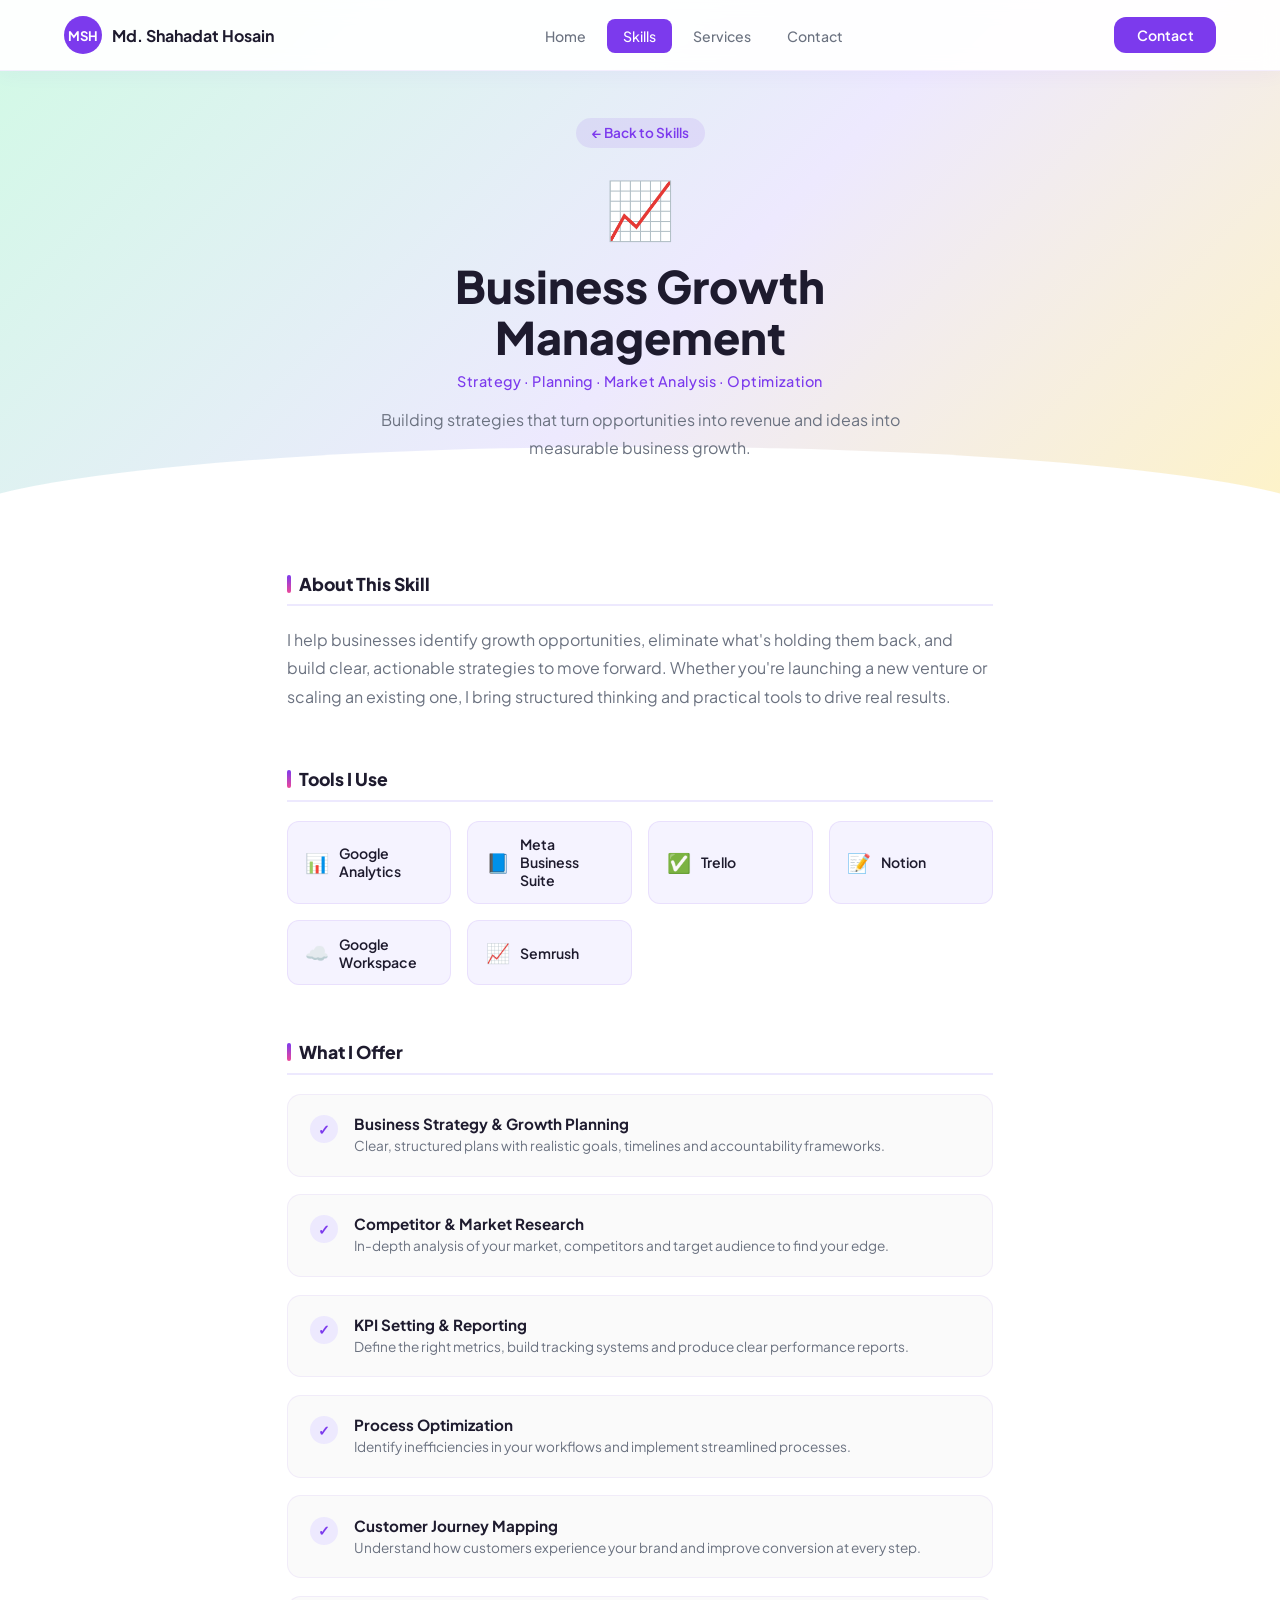
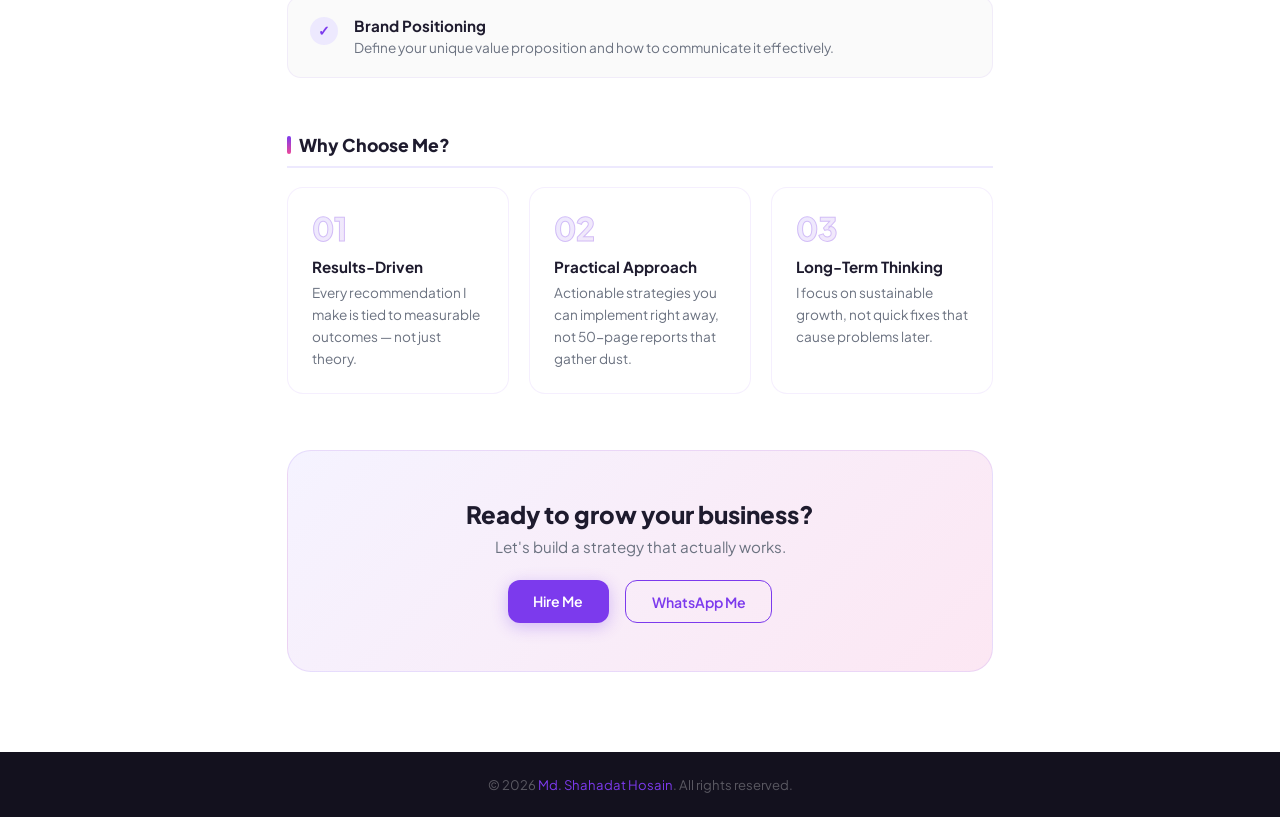
==== skills/business-growth.html @ f4dd47e5 "Create business-growth.html" ====
<!DOCTYPE html>
<html lang="en">
<head>
<meta charset="UTF-8">
<meta name="viewport" content="width=device-width, initial-scale=1.0">
<title>Business Growth Management — Md. Shahadat Hosain</title>
<link href="https://fonts.googleapis.com/css2?family=Plus+Jakarta+Sans:wght@300;400;500;600;700;800&display=swap" rel="stylesheet">
<link rel="stylesheet" href="../css/style.css">
<link rel="stylesheet" href="../css/skill-page.css">
</head>
<body>

<nav>
  <a href="../index.html" class="nav-brand">
    <div class="nav-avatar">MSH</div>
    <span class="nav-brand-name">Md. Shahadat Hosain</span>
  </a>
  <ul class="nav-links">
    <li><a href="../index.html">Home</a></li>
    <li><a href="../index.html#skills" class="active">Skills</a></li>
    <li><a href="../index.html#services">Services</a></li>
    <li><a href="../index.html#contact">Contact</a></li>
  </ul>
  <a href="../index.html#contact" class="nav-contact">Contact</a>
  <button class="hamburger" id="hamburger"><span></span><span></span><span></span></button>
</nav>
<div class="mobile-menu" id="mobileMenu">
  <a href="../index.html" onclick="closeMobile()">Home</a>
  <a href="../index.html#skills" onclick="closeMobile()">Skills</a>
  <a href="../index.html#services" onclick="closeMobile()">Services</a>
  <a href="../index.html#contact" onclick="closeMobile()">Contact</a>
</div>

<div class="skill-hero" style="--hero-color1:#d1fae5;--hero-color2:#ede9fe;--hero-color3:#fef3c7;">
  <div class="skill-hero-bg"></div>
  <div class="skill-hero-content">
    <a href="../index.html#skills" class="back-btn">← Back to Skills</a>
    <div class="skill-hero-icon">📈</div>
    <h1 class="skill-hero-title">Business Growth Management</h1>
    <p class="skill-hero-subtitle">Strategy · Planning · Market Analysis · Optimization</p>
    <p class="skill-hero-desc">Building strategies that turn opportunities into revenue and ideas into measurable business growth.</p>
  </div>
</div>

<main class="skill-main">

  <section class="skill-section">
    <h2 class="skill-section-title">About This Skill</h2>
    <p class="skill-text">I help businesses identify growth opportunities, eliminate what's holding them back, and build clear, actionable strategies to move forward. Whether you're launching a new venture or scaling an existing one, I bring structured thinking and practical tools to drive real results.</p>
  </section>

  <section class="skill-section">
    <h2 class="skill-section-title">Tools I Use</h2>
    <div class="tool-grid">
      <div class="tool-item"><span class="tool-icon">📊</span><span>Google Analytics</span></div>
      <div class="tool-item"><span class="tool-icon">📘</span><span>Meta Business Suite</span></div>
      <div class="tool-item"><span class="tool-icon">✅</span><span>Trello</span></div>
      <div class="tool-item"><span class="tool-icon">📝</span><span>Notion</span></div>
      <div class="tool-item"><span class="tool-icon">☁️</span><span>Google Workspace</span></div>
      <div class="tool-item"><span class="tool-icon">📈</span><span>Semrush</span></div>
    </div>
  </section>

  <section class="skill-section">
    <h2 class="skill-section-title">What I Offer</h2>
    <div class="offer-list">
      <div class="offer-item"><div class="offer-check">✓</div><div><strong>Business Strategy & Growth Planning</strong><p>Clear, structured plans with realistic goals, timelines and accountability frameworks.</p></div></div>
      <div class="offer-item"><div class="offer-check">✓</div><div><strong>Competitor & Market Research</strong><p>In-depth analysis of your market, competitors and target audience to find your edge.</p></div></div>
      <div class="offer-item"><div class="offer-check">✓</div><div><strong>KPI Setting & Reporting</strong><p>Define the right metrics, build tracking systems and produce clear performance reports.</p></div></div>
      <div class="offer-item"><div class="offer-check">✓</div><div><strong>Process Optimization</strong><p>Identify inefficiencies in your workflows and implement streamlined processes.</p></div></div>
      <div class="offer-item"><div class="offer-check">✓</div><div><strong>Customer Journey Mapping</strong><p>Understand how customers experience your brand and improve conversion at every step.</p></div></div>
      <div class="offer-item"><div class="offer-check">✓</div><div><strong>Brand Positioning</strong><p>Define your unique value proposition and how to communicate it effectively.</p></div></div>
    </div>
  </section>

  <section class="skill-section">
    <h2 class="skill-section-title">Why Choose Me?</h2>
    <div class="why-grid">
      <div class="why-card"><div class="why-num">01</div><h3>Results-Driven</h3><p>Every recommendation I make is tied to measurable outcomes — not just theory.</p></div>
      <div class="why-card"><div class="why-num">02</div><h3>Practical Approach</h3><p>Actionable strategies you can implement right away, not 50-page reports that gather dust.</p></div>
      <div class="why-card"><div class="why-num">03</div><h3>Long-Term Thinking</h3><p>I focus on sustainable growth, not quick fixes that cause problems later.</p></div>
    </div>
  </section>

  <div class="skill-cta-section">
    <h2>Ready to grow your business?</h2>
    <p>Let's build a strategy that actually works.</p>
    <div class="skill-cta-btns">
      <a href="../index.html#contact" class="modal-btn modal-btn-primary">Hire Me</a>
      <a href="https://wa.me/8801868901103" target="_blank" class="modal-btn modal-btn-outline">WhatsApp Me</a>
    </div>
  </div>

</main>

<footer><p>&copy; 2026 <span>Md. Shahadat Hosain</span>. All rights reserved.</p></footer>
<script>
const hamburger=document.getElementById('hamburger');
const mobileMenu=document.getElementById('mobileMenu');
hamburger.addEventListener('click',()=>{hamburger.classList.toggle('open');mobileMenu.classList.toggle('open');});
function closeMobile(){hamburger.classList.remove('open');mobileMenu.classList.remove('open');}
</script>
</body>
</html>
---- css/style.css ----
/* ============================================================
   PORTFOLIO — Md. Shahadat Hosain
   style.css — Main Stylesheet
   ============================================================ */

*, *::before, *::after { box-sizing: border-box; margin: 0; padding: 0; }

:root {
  --purple:       #7c3aed;
  --purple2:      #9333ea;
  --purple-light: #ede9fe;
  --purple-soft:  #f5f3ff;
  --pink:         #ec4899;
  --teal:         #2dd4bf;
  --text:         #1e1b2e;
  --text2:        #6b7280;
  --white:        #ffffff;
  --bg:           #ffffff;
  --radius-sm:    8px;
  --radius-md:    12px;
  --radius-lg:    16px;
  --radius-xl:    24px;
  --shadow-sm:    0 4px 16px rgba(124,58,237,0.08);
  --shadow-md:    0 8px 32px rgba(124,58,237,0.12);
  --shadow-lg:    0 20px 60px rgba(124,58,237,0.16);
}

html { scroll-behavior: smooth; }

body {
  font-family: 'Plus Jakarta Sans', sans-serif;
  background: var(--bg);
  color: var(--text);
  overflow-x: hidden;
}

/* ── NAV ─────────────────────────────────────────────────── */
nav {
  position: fixed; top: 0; left: 0; right: 0; z-index: 200;
  display: flex; justify-content: space-between; align-items: center;
  padding: 1rem 5%;
  background: rgba(255,255,255,0.95);
  backdrop-filter: blur(10px);
  border-bottom: 1px solid rgba(124,58,237,0.08);
  box-shadow: 0 1px 20px rgba(124,58,237,0.06);
}
.nav-brand { display: flex; align-items: center; gap: 10px; text-decoration: none; }
.nav-avatar {
  width: 38px; height: 38px; border-radius: 50%;
  background: var(--purple);
  display: flex; align-items: center; justify-content: center;
  font-size: 0.82rem; font-weight: 700; color: white; flex-shrink: 0;
}
.nav-brand-name { font-size: 1rem; font-weight: 700; color: var(--text); }
.nav-links { display: flex; align-items: center; gap: 0.3rem; list-style: none; }
.nav-links a {
  padding: 0.5rem 1rem; font-size: 0.88rem; font-weight: 500;
  color: var(--text2); text-decoration: none; border-radius: var(--radius-sm);
  transition: all 0.2s;
}
.nav-links a:hover { color: var(--purple); background: var(--purple-soft); }
.nav-links a.active { background: var(--purple); color: white; }
.nav-contact {
  padding: 0.55rem 1.4rem;
  background: var(--purple); color: white;
  font-size: 0.88rem; font-weight: 600;
  border-radius: var(--radius-md); text-decoration: none;
  transition: all 0.2s; border: none; cursor: pointer;
}
.nav-contact:hover { background: var(--purple2); transform: translateY(-1px); }

/* ── HAMBURGER ───────────────────────────────────────────── */
.hamburger {
  display: none; flex-direction: column; gap: 5px;
  cursor: pointer; background: none; border: none; padding: 4px;
}
.hamburger span {
  display: block; width: 22px; height: 2px;
  background: var(--text); border-radius: 2px; transition: all 0.3s;
}
.hamburger.open span:nth-child(1) { transform: translateY(7px) rotate(45deg); }
.hamburger.open span:nth-child(2) { opacity: 0; }
.hamburger.open span:nth-child(3) { transform: translateY(-7px) rotate(-45deg); }

.mobile-menu {
  display: none; position: fixed; top: 65px; left: 0; right: 0;
  background: rgba(255,255,255,0.98); backdrop-filter: blur(12px);
  flex-direction: column; z-index: 199;
  border-bottom: 1px solid rgba(124,58,237,0.1);
  padding: 0.5rem 5% 1.2rem;
}
.mobile-menu.open { display: flex; }
.mobile-menu a {
  padding: 0.85rem 0; font-size: 0.95rem; font-weight: 500;
  color: var(--text); text-decoration: none;
  border-bottom: 1px solid rgba(124,58,237,0.08); transition: color 0.2s;
}
.mobile-menu a:hover { color: var(--purple); }
.mobile-menu .m-contact {
  margin-top: 1rem; display: inline-block;
  padding: 0.75rem 1.5rem; background: var(--purple);
  color: white; border-radius: var(--radius-md); font-weight: 600;
  text-align: center;
}

/* ── HERO ────────────────────────────────────────────────── */
.hero {
  min-height: 100vh; padding-top: 70px;
  display: grid; grid-template-columns: 1fr 1fr;
  position: relative; overflow: hidden;
}
.hero-bg {
  position: absolute; top: 0; right: 0;
  width: 55%; height: 100%;
  background: linear-gradient(135deg, #f5f3ff 0%, #fce7f3 50%, #d1fae5 100%);
  border-radius: 0 0 0 80px; z-index: 0;
}
.hero-left {
  display: flex; flex-direction: column; justify-content: center;
  padding: 4rem 4rem 4rem 6%; position: relative; z-index: 1;
}
.hero-greeting {
  font-size: clamp(2.4rem, 4vw, 3.8rem);
  font-weight: 800; line-height: 1.15;
  color: var(--text); margin-bottom: 1.2rem;
}
.hero-greeting span {
  display: block;
  background: linear-gradient(135deg, var(--purple), var(--pink));
  -webkit-background-clip: text; -webkit-text-fill-color: transparent;
  background-clip: text;
}
.hero-desc {
  font-size: 1rem; font-weight: 400; line-height: 1.75;
  color: var(--text2); max-width: 460px; margin-bottom: 2rem;
}
.hero-desc strong {
  color: var(--purple); font-weight: 600;
  border-bottom: 2px solid var(--purple-light);
}
.hero-cta {
  display: inline-flex; align-items: center; gap: 8px;
  padding: 0.85rem 2rem;
  background: var(--purple); color: white;
  font-size: 0.95rem; font-weight: 600;
  border-radius: var(--radius-md); text-decoration: none;
  transition: all 0.22s; box-shadow: 0 4px 20px rgba(124,58,237,0.3);
  width: fit-content;
}
.hero-cta:hover {
  background: var(--purple2); transform: translateY(-2px);
  box-shadow: 0 8px 28px rgba(124,58,237,0.4);
}
.hero-right {
  display: flex; flex-direction: column;
  justify-content: flex-end; align-items: center;
  padding: 0 4% 0 2%; position: relative; z-index: 1;
}
.hero-photo-wrap {
  width: 100%; max-width: 420px;
  background: white; border-radius: 24px 24px 0 0;
  overflow: hidden; box-shadow: var(--shadow-lg); margin-top: 5rem;
}
.hero-photo-wrap img {
  width: 100%; height: 480px;
  object-fit: cover; object-position: top center; display: block;
}

/* ── STATS ───────────────────────────────────────────────── */
.hero-stats {
  grid-column: 1 / -1;
  display: grid; grid-template-columns: repeat(3, 1fr);
  margin: 0 6%;
  background: white; border-radius: var(--radius-lg);
  box-shadow: var(--shadow-md);
  border: 1px solid rgba(124,58,237,0.08);
  position: relative; z-index: 2;
  transform: translateY(-24px);
}
.stat-box {
  padding: 1.8rem 2rem; text-align: center;
  border-right: 1px solid rgba(124,58,237,0.08);
}
.stat-box:last-child { border-right: none; }
.stat-num {
  font-size: 2rem; font-weight: 800;
  background: linear-gradient(135deg, var(--purple), var(--pink));
  -webkit-background-clip: text; -webkit-text-fill-color: transparent;
  background-clip: text; display: block; margin-bottom: 4px;
}
.stat-label { font-size: 0.82rem; font-weight: 500; color: var(--text2); letter-spacing: 0.04em; }

/* ── SECTION COMMONS ─────────────────────────────────────── */
.section { padding: 5rem 6%; background: var(--bg); }
.section.alt { background: #fafafa; }
.section-header { text-align: center; margin-bottom: 3.5rem; }
.section-badge {
  display: inline-block;
  padding: 0.35rem 1rem;
  background: var(--purple-light); color: var(--purple);
  font-size: 0.78rem; font-weight: 600; letter-spacing: 0.1em;
  text-transform: uppercase; border-radius: 50px; margin-bottom: 1rem;
}
.section-title {
  font-size: clamp(1.8rem, 3vw, 2.4rem);
  font-weight: 800; color: var(--text); line-height: 1.2; margin-bottom: 0.8rem;
}
.section-sub {
  font-size: 1rem; font-weight: 400; color: var(--text2);
  max-width: 520px; margin: 0 auto; line-height: 1.7;
}

/* ── SKILLS GRID ─────────────────────────────────────────── */
.skills-grid {
  display: grid; grid-template-columns: repeat(auto-fit, minmax(200px, 1fr));
  gap: 1.5rem;
}
.skill-card {
  background: white; border-radius: var(--radius-lg); padding: 2rem 1.5rem;
  border: 1px solid rgba(124,58,237,0.08);
  transition: all 0.25s; position: relative; overflow: hidden;
  cursor: pointer;
}
.skill-card::after {
  content: ''; position: absolute; bottom: 0; left: 0; right: 0; height: 3px;
  background: linear-gradient(90deg, var(--purple), var(--pink));
  transform: scaleX(0); transform-origin: left; transition: transform 0.3s;
}
.skill-card:hover { transform: translateY(-6px); box-shadow: var(--shadow-md); }
.skill-card:hover::after { transform: scaleX(1); }
.skill-icon-wrap {
  width: 52px; height: 52px; border-radius: 14px;
  background: var(--purple-light);
  display: flex; align-items: center; justify-content: center;
  font-size: 1.4rem; margin-bottom: 1.2rem;
}
.skill-name { font-size: 1rem; font-weight: 700; color: var(--text); margin-bottom: 0.5rem; }
.skill-desc { font-size: 0.85rem; font-weight: 400; color: var(--text2); line-height: 1.6; }
.skill-arrow {
  display: inline-flex; align-items: center; gap: 4px;
  margin-top: 1rem; font-size: 0.8rem; font-weight: 600;
  color: var(--purple); opacity: 0; transform: translateX(-6px);
  transition: all 0.25s;
}
.skill-card:hover .skill-arrow { opacity: 1; transform: translateX(0); }

/* ── SERVICES GRID ───────────────────────────────────────── */
.services-grid {
  display: grid; grid-template-columns: repeat(auto-fit, minmax(240px, 1fr));
  gap: 1.5rem;
}
.service-card {
  background: white; border-radius: var(--radius-lg); padding: 2rem;
  border: 1px solid rgba(124,58,237,0.08); transition: all 0.25s;
}
.service-card:hover {
  transform: translateY(-5px); box-shadow: var(--shadow-md);
  border-color: rgba(124,58,237,0.2);
}
.service-num {
  font-size: 2.5rem; font-weight: 800;
  background: linear-gradient(135deg, var(--purple-light), #fce7f3);
  -webkit-background-clip: text; -webkit-text-fill-color: transparent;
  background-clip: text; line-height: 1; margin-bottom: 1rem;
  -webkit-text-stroke: 1px rgba(124,58,237,0.3);
}
.service-title { font-size: 1rem; font-weight: 700; color: var(--text); margin-bottom: 0.5rem; }
.service-desc { font-size: 0.85rem; font-weight: 400; color: var(--text2); line-height: 1.65; }

/* ── CONTACT ─────────────────────────────────────────────── */
.contact-section {
  padding: 5rem 6%;
  background: linear-gradient(135deg, #1e1b2e 0%, #3b0764 100%);
  position: relative; overflow: hidden;
}
.contact-section::before {
  content: ''; position: absolute; top: -100px; right: -100px;
  width: 400px; height: 400px; border-radius: 50%;
  background: radial-gradient(circle, rgba(124,58,237,0.3), transparent 70%);
}
.contact-section .section-badge { background: rgba(255,255,255,0.1); color: rgba(255,255,255,0.8); }
.contact-section .section-title { color: white; }
.contact-section .section-sub { color: rgba(255,255,255,0.55); }
.contact-grid {
  display: grid; grid-template-columns: 1fr 1fr;
  gap: 4rem; margin-top: 3rem; position: relative; z-index: 1;
}
.contact-links { display: flex; flex-direction: column; gap: 1rem; }
.contact-link {
  display: flex; align-items: center; gap: 1.2rem;
  padding: 1.2rem 1.5rem;
  background: rgba(255,255,255,0.06);
  border: 1px solid rgba(255,255,255,0.1);
  border-radius: 14px; color: white; text-decoration: none; transition: all 0.22s;
}
.contact-link:hover {
  background: rgba(255,255,255,0.12);
  border-color: rgba(124,58,237,0.5);
  transform: translateX(4px);
}
.contact-icon {
  width: 44px; height: 44px; border-radius: 12px;
  display: flex; align-items: center; justify-content: center; flex-shrink: 0;
}
.ci-fb { background: rgba(24,119,242,0.25); }
.ci-li { background: rgba(10,102,194,0.25); }
.ci-wa { background: rgba(37,211,102,0.25); }
.contact-link-label { font-size: 0.72rem; color: rgba(255,255,255,0.45); margin-bottom: 2px; }
.contact-link-val { font-size: 0.9rem; font-weight: 600; }

.form-group { margin-bottom: 1.1rem; }
.form-label {
  display: block; font-size: 0.78rem; font-weight: 600;
  letter-spacing: 0.07em; text-transform: uppercase;
  color: rgba(255,255,255,0.45); margin-bottom: 0.45rem;
}
.form-input, .form-textarea {
  width: 100%; padding: 0.85rem 1rem;
  background: rgba(255,255,255,0.07);
  border: 1px solid rgba(255,255,255,0.12);
  border-radius: 10px; color: white;
  font-family: 'Plus Jakarta Sans', sans-serif;
  font-size: 0.92rem; font-weight: 400;
  transition: border-color 0.2s, background 0.2s; outline: none;
}
.form-input::placeholder, .form-textarea::placeholder { color: rgba(255,255,255,0.25); }
.form-input:focus, .form-textarea:focus {
  border-color: var(--purple); background: rgba(124,58,237,0.1);
}
.form-textarea { resize: vertical; min-height: 110px; }
.btn-submit {
  width: 100%; padding: 1rem; margin-top: 0.5rem;
  background: linear-gradient(135deg, var(--purple), var(--purple2));
  color: white; font-family: 'Plus Jakarta Sans', sans-serif;
  font-size: 0.92rem; font-weight: 700; letter-spacing: 0.04em;
  border: none; border-radius: 10px; cursor: pointer; transition: all 0.22s;
  box-shadow: 0 4px 20px rgba(124,58,237,0.4);
}
.btn-submit:hover { transform: translateY(-2px); box-shadow: 0 8px 28px rgba(124,58,237,0.5); }

/* ── FOOTER ──────────────────────────────────────────────── */
footer {
  background: #13111e; color: rgba(255,255,255,0.3);
  text-align: center; padding: 1.5rem; font-size: 0.82rem;
}
footer span { color: var(--purple); }

/* ── MODAL ───────────────────────────────────────────────── */
.modal-overlay {
  display: none; position: fixed; inset: 0; z-index: 300;
  background: rgba(15,10,30,0.75); backdrop-filter: blur(6px);
  align-items: center; justify-content: center; padding: 1.5rem;
}
.modal-overlay.open { display: flex; }
.modal-box {
  background: white; border-radius: var(--radius-xl);
  width: 100%; max-width: 680px; max-height: 90vh;
  overflow-y: auto; position: relative;
  animation: modalIn 0.28s cubic-bezier(0.34,1.56,0.64,1) both;
  box-shadow: 0 32px 80px rgba(124,58,237,0.25);
}
@keyframes modalIn {
  from { opacity: 0; transform: scale(0.88) translateY(20px); }
  to   { opacity: 1; transform: scale(1) translateY(0); }
}
.modal-header {
  padding: 2rem 2rem 1.2rem;
  border-bottom: 1px solid rgba(124,58,237,0.08);
  display: flex; align-items: flex-start; justify-content: space-between; gap: 1rem;
}
.modal-icon-wrap {
  width: 60px; height: 60px; border-radius: 16px;
  background: var(--purple-light);
  display: flex; align-items: center; justify-content: center;
  font-size: 1.8rem; flex-shrink: 0;
}
.modal-title-group { flex: 1; }
.modal-title { font-size: 1.3rem; font-weight: 800; color: var(--text); margin-bottom: 4px; }
.modal-subtitle { font-size: 0.85rem; color: var(--text2); font-weight: 400; }
.modal-close {
  width: 36px; height: 36px; border-radius: 50%;
  background: #f3f4f6; border: none; cursor: pointer;
  display: flex; align-items: center; justify-content: center;
  font-size: 1rem; color: var(--text2); transition: all 0.2s; flex-shrink: 0;
}
.modal-close:hover { background: var(--purple-light); color: var(--purple); }
.modal-body { padding: 1.5rem 2rem 2rem; }
.modal-section-title {
  font-size: 0.75rem; font-weight: 700; letter-spacing: 0.1em;
  text-transform: uppercase; color: var(--purple); margin-bottom: 0.8rem; margin-top: 1.5rem;
}
.modal-section-title:first-child { margin-top: 0; }
.modal-desc { font-size: 0.95rem; line-height: 1.75; color: var(--text2); }
.modal-tools {
  display: flex; flex-wrap: wrap; gap: 0.5rem; margin-top: 0.5rem;
}
.tool-badge {
  padding: 0.3rem 0.9rem; border-radius: 50px;
  background: var(--purple-soft); color: var(--purple);
  font-size: 0.8rem; font-weight: 600;
}
.modal-offers { display: flex; flex-direction: column; gap: 0.6rem; margin-top: 0.5rem; }
.modal-offer-item {
  display: flex; align-items: flex-start; gap: 0.7rem;
  font-size: 0.9rem; color: var(--text2); line-height: 1.5;
}
.modal-offer-item::before {
  content: '✓'; color: var(--purple);
  font-weight: 700; font-size: 0.85rem; margin-top: 1px; flex-shrink: 0;
}
.modal-cta {
  display: flex; gap: 1rem; margin-top: 2rem; flex-wrap: wrap;
}
.modal-btn {
  padding: 0.7rem 1.6rem; border-radius: var(--radius-md);
  font-size: 0.88rem; font-weight: 600; cursor: pointer;
  text-decoration: none; transition: all 0.2s; border: none;
}
.modal-btn-primary {
  background: var(--purple); color: white;
  box-shadow: 0 4px 16px rgba(124,58,237,0.3);
}
.modal-btn-primary:hover { background: var(--purple2); transform: translateY(-1px); }
.modal-btn-outline {
  background: transparent; color: var(--purple);
  border: 1.5px solid var(--purple);
}
.modal-btn-outline:hover { background: var(--purple-soft); }

/* ── ANIMATIONS ──────────────────────────────────────────── */
@keyframes fadeUp {
  from { opacity: 0; transform: translateY(24px); }
  to   { opacity: 1; transform: translateY(0); }
}
.hero-greeting  { animation: fadeUp 0.6s ease both; }
.hero-desc      { animation: fadeUp 0.6s 0.12s ease both; }
.hero-cta       { animation: fadeUp 0.6s 0.22s ease both; }
.hero-photo-wrap{ animation: fadeUp 0.7s 0.1s ease both; }
.hero-stats     { animation: fadeUp 0.7s 0.3s ease both; }

/* ── RESPONSIVE ──────────────────────────────────────────── */
@media (max-width: 1024px) {
  .hero-left { padding: 4rem 3% 4rem 4%; }
  .hero-photo-wrap { max-width: 360px; }
  .hero-photo-wrap img { height: 400px; }
  .stat-box { padding: 1.4rem 1rem; }
  .contact-grid { gap: 2.5rem; }
}

@media (max-width: 768px) {
  nav { padding: 1rem 4%; }
  .nav-links, .nav-contact { display: none; }
  .hamburger { display: flex; }
  .hero { grid-template-columns: 1fr; min-height: auto; }
  .hero-bg { width: 100%; height: 50%; top: auto; bottom: 0; border-radius: 0; }
  .hero-left { padding: 5.5rem 5% 2rem; text-align: center; align-items: center; }
  .hero-desc { font-size: 0.95rem; }
  .hero-right { padding: 1.5rem 5% 0; align-items: center; }
  .hero-photo-wrap { max-width: 280px; margin-top: 0; border-radius: 20px 20px 0 0; }
  .hero-photo-wrap img { height: 320px; }
  .hero-stats { grid-column: 1; margin: 0 4%; transform: translateY(-16px); }
  .stat-num { font-size: 1.6rem; }
  .section { padding: 4rem 5%; }
  .contact-section { padding: 4rem 5%; }
  .contact-grid { grid-template-columns: 1fr; gap: 2.5rem; }
  .modal-box { border-radius: var(--radius-lg); }
  .modal-header { padding: 1.5rem 1.5rem 1rem; }
  .modal-body { padding: 1.2rem 1.5rem 1.5rem; }
}

@media (max-width: 480px) {
  .hero-greeting { font-size: 2rem; }
  .hero-stats { grid-template-columns: 1fr; }
  .stat-box { border-right: none; border-bottom: 1px solid rgba(124,58,237,0.08); padding: 1.2rem; }
  .stat-box:last-child { border-bottom: none; }
  .skills-grid { grid-template-columns: 1fr; }
  .services-grid { grid-template-columns: 1fr; }
  .section { padding: 3rem 4%; }
  .modal-cta { flex-direction: column; }
  .modal-btn { width: 100%; text-align: center; }
}
---- css/skill-page.css ----
/* ============================================================
   skill-page.css — Styles for individual skill detail pages
   ============================================================ */

/* ── SKILL HERO ──────────────────────────────────────────── */
.skill-hero {
  padding-top: 70px;
  min-height: 42vh;
  position: relative;
  display: flex; align-items: center;
  overflow: hidden;
}
.skill-hero-bg {
  position: absolute; inset: 0;
  background: linear-gradient(
    135deg,
    var(--hero-color1, #f5f3ff) 0%,
    var(--hero-color2, #fce7f3) 55%,
    var(--hero-color3, #d1fae5) 100%
  );
  z-index: 0;
}
.skill-hero-bg::after {
  content: '';
  position: absolute; bottom: -2px; left: 0; right: 0;
  height: 80px;
  background: white;
  clip-path: ellipse(55% 100% at 50% 100%);
}
.skill-hero-content {
  position: relative; z-index: 1;
  max-width: 700px; margin: 0 auto;
  padding: 3rem 6% 4rem;
  text-align: center;
  animation: fadeUp 0.6s ease both;
}
.back-btn {
  display: inline-flex; align-items: center; gap: 6px;
  font-size: 0.85rem; font-weight: 600; color: var(--purple);
  text-decoration: none; margin-bottom: 1.5rem;
  padding: 0.4rem 1rem; border-radius: 50px;
  background: rgba(124,58,237,0.1);
  transition: all 0.2s;
}
.back-btn:hover { background: var(--purple); color: white; }
.skill-hero-icon {
  font-size: 3.5rem; margin-bottom: 1rem; display: block;
}
.skill-hero-title {
  font-size: clamp(1.8rem, 4vw, 2.8rem);
  font-weight: 800; color: var(--text); line-height: 1.15; margin-bottom: 0.6rem;
}
.skill-hero-subtitle {
  font-size: 0.9rem; font-weight: 500; color: var(--purple);
  margin-bottom: 1rem; letter-spacing: 0.04em;
}
.skill-hero-desc {
  font-size: 1rem; font-weight: 400; color: var(--text2);
  line-height: 1.7; max-width: 540px; margin: 0 auto;
}

/* ── MAIN CONTENT ────────────────────────────────────────── */
.skill-main {
  max-width: 860px; margin: 0 auto;
  padding: 3rem 6% 5rem;
}
.skill-section { margin-bottom: 3.5rem; }
.skill-section-title {
  font-size: 1.1rem; font-weight: 800; color: var(--text);
  margin-bottom: 1.2rem; padding-bottom: 0.6rem;
  border-bottom: 2px solid var(--purple-light);
  display: flex; align-items: center; gap: 8px;
}
.skill-section-title::before {
  content: '';
  display: inline-block; width: 4px; height: 18px;
  background: linear-gradient(var(--purple), var(--pink));
  border-radius: 2px; flex-shrink: 0;
}
.skill-text {
  font-size: 1rem; line-height: 1.8; color: var(--text2); font-weight: 400;
}

/* ── TOOL GRID ───────────────────────────────────────────── */
.tool-grid {
  display: grid; grid-template-columns: repeat(auto-fill, minmax(140px, 1fr));
  gap: 1rem;
}
.tool-item {
  display: flex; align-items: center; gap: 10px;
  padding: 0.85rem 1.1rem;
  background: var(--purple-soft);
  border: 1px solid rgba(124,58,237,0.1);
  border-radius: 12px;
  font-size: 0.88rem; font-weight: 600; color: var(--text);
  transition: all 0.2s;
}
.tool-item:hover {
  background: var(--purple-light);
  border-color: rgba(124,58,237,0.25);
  transform: translateY(-2px);
}
.tool-icon { font-size: 1.2rem; flex-shrink: 0; }

/* ── OFFER LIST ──────────────────────────────────────────── */
.offer-list { display: flex; flex-direction: column; gap: 1.1rem; }
.offer-item {
  display: flex; gap: 1rem; align-items: flex-start;
  padding: 1.2rem 1.4rem;
  background: #fafafa;
  border: 1px solid rgba(124,58,237,0.07);
  border-radius: 14px; transition: all 0.2s;
}
.offer-item:hover {
  background: var(--purple-soft);
  border-color: rgba(124,58,237,0.15);
  transform: translateX(4px);
}
.offer-check {
  width: 28px; height: 28px; border-radius: 50%;
  background: var(--purple-light); color: var(--purple);
  display: flex; align-items: center; justify-content: center;
  font-weight: 800; font-size: 0.85rem; flex-shrink: 0; margin-top: 1px;
}
.offer-item strong {
  display: block; font-size: 0.95rem; font-weight: 700;
  color: var(--text); margin-bottom: 3px;
}
.offer-item p {
  font-size: 0.85rem; font-weight: 400; color: var(--text2); line-height: 1.5; margin: 0;
}

/* ── WHY GRID ────────────────────────────────────────────── */
.why-grid {
  display: grid; grid-template-columns: repeat(auto-fit, minmax(200px, 1fr));
  gap: 1.2rem;
}
.why-card {
  padding: 1.5rem;
  background: white;
  border: 1px solid rgba(124,58,237,0.08);
  border-radius: 16px; transition: all 0.25s;
}
.why-card:hover {
  transform: translateY(-4px); box-shadow: 0 12px 32px rgba(124,58,237,0.1);
  border-color: rgba(124,58,237,0.2);
}
.why-num {
  font-size: 2rem; font-weight: 800;
  background: linear-gradient(135deg, var(--purple-light), #fce7f3);
  -webkit-background-clip: text; -webkit-text-fill-color: transparent;
  background-clip: text; -webkit-text-stroke: 1px rgba(124,58,237,0.25);
  line-height: 1; margin-bottom: 0.8rem;
}
.why-card h3 {
  font-size: 0.95rem; font-weight: 700; color: var(--text); margin-bottom: 0.4rem;
}
.why-card p {
  font-size: 0.85rem; font-weight: 400; color: var(--text2); line-height: 1.6; margin: 0;
}

/* ── CTA SECTION ─────────────────────────────────────────── */
.skill-cta-section {
  text-align: center; padding: 3rem 2rem;
  background: linear-gradient(135deg, var(--purple-soft), #fce7f3);
  border-radius: 24px;
  border: 1px solid rgba(124,58,237,0.12);
}
.skill-cta-section h2 {
  font-size: 1.5rem; font-weight: 800; color: var(--text); margin-bottom: 0.5rem;
}
.skill-cta-section p {
  font-size: 0.95rem; color: var(--text2); margin-bottom: 1.5rem;
}
.skill-cta-btns {
  display: flex; gap: 1rem; justify-content: center; flex-wrap: wrap;
}

/* ── RESPONSIVE ──────────────────────────────────────────── */
@media (max-width: 768px) {
  .skill-hero-content { padding: 2.5rem 5% 3.5rem; }
  .skill-main { padding: 2.5rem 5% 4rem; }
  .tool-grid { grid-template-columns: repeat(auto-fill, minmax(120px, 1fr)); }
  .why-grid { grid-template-columns: 1fr; }
}

@media (max-width: 480px) {
  .skill-hero-title { font-size: 1.6rem; }
  .tool-grid { grid-template-columns: 1fr 1fr; }
  .skill-cta-btns { flex-direction: column; align-items: center; }
  .modal-btn { width: 100%; max-width: 280px; text-align: center; }
}
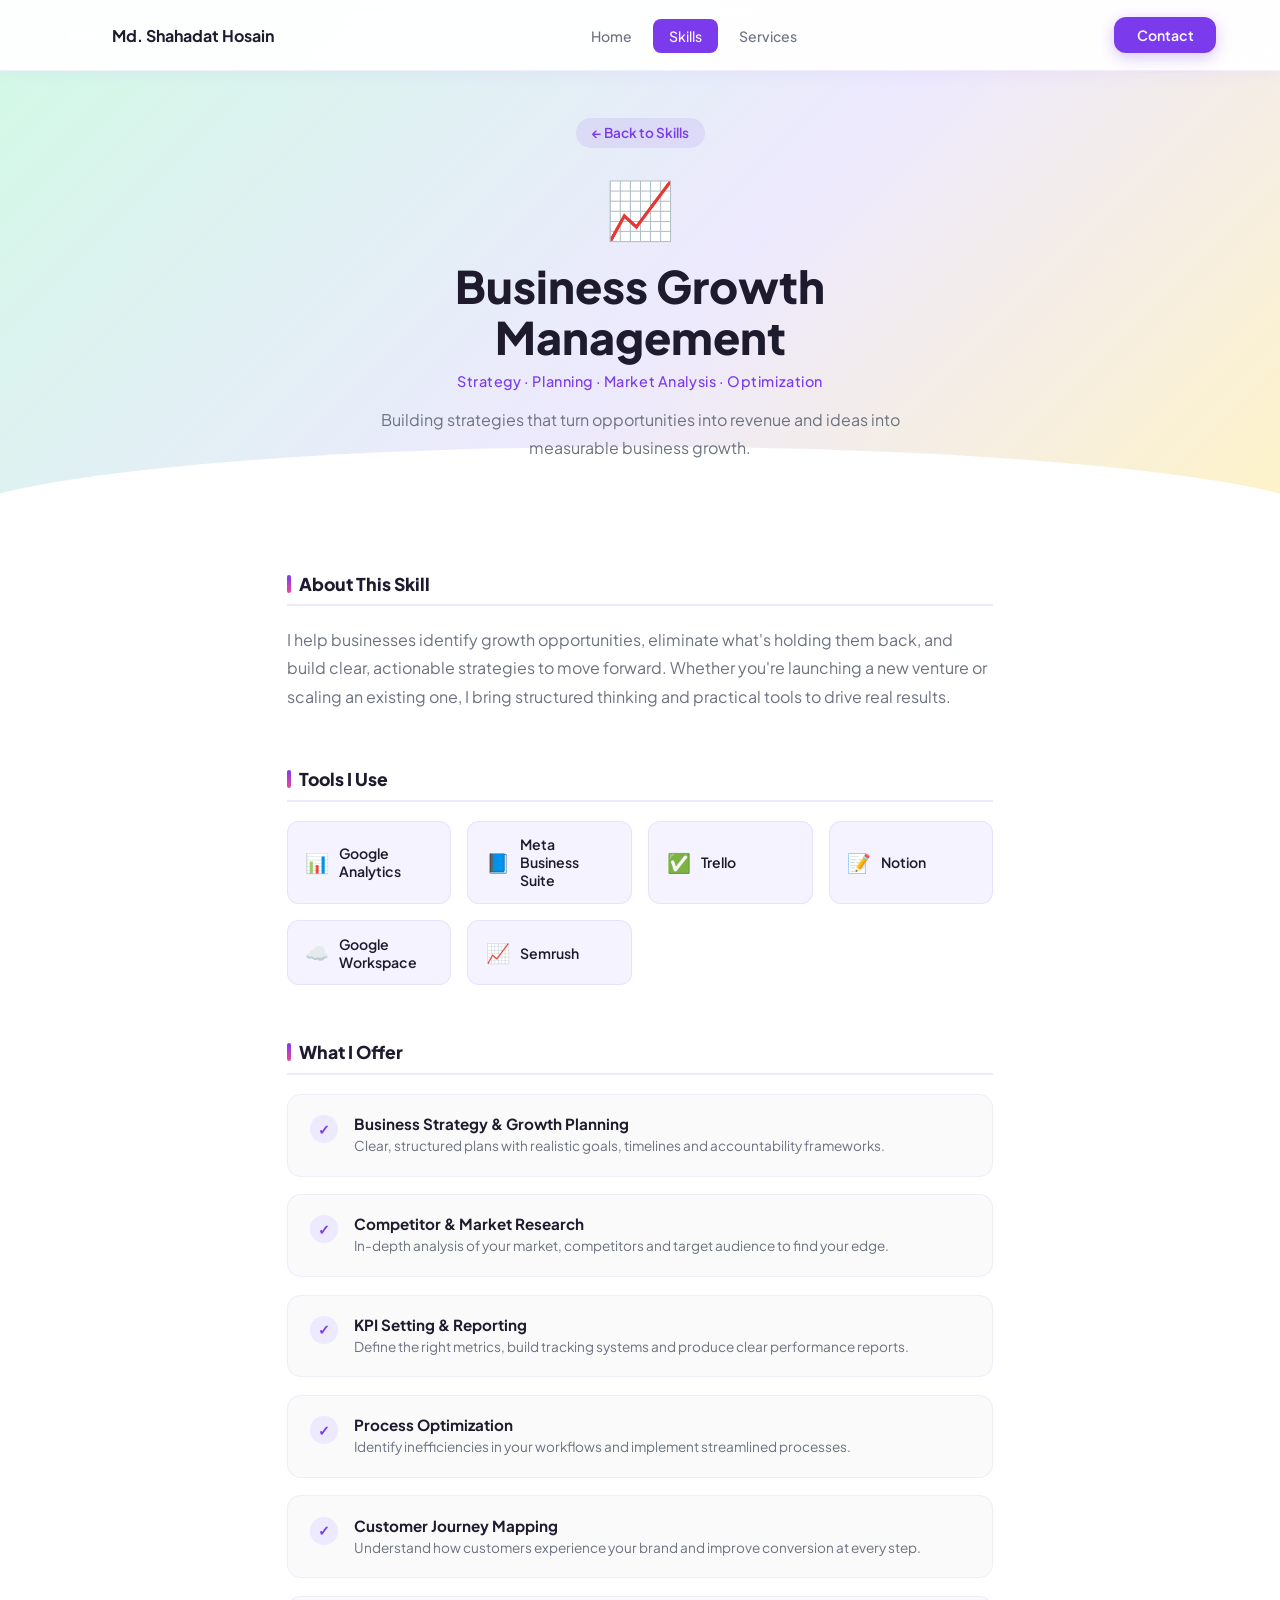
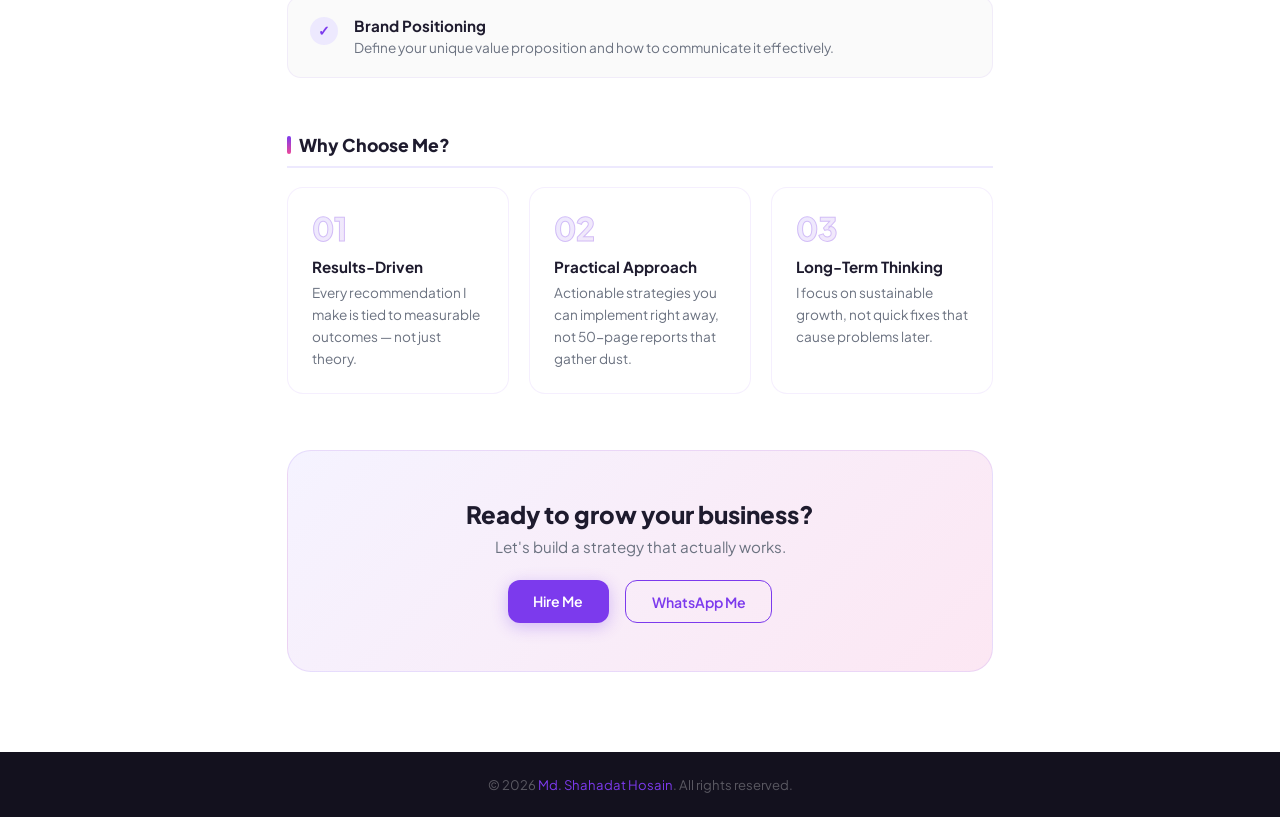
==== commit 5450da2e: "Update business-growth.html" ====
--- a/skills/business-growth.html
+++ b/skills/business-growth.html
@@ -19,7 +19,7 @@
     <li><a href="../index.html">Home</a></li>
     <li><a href="../index.html#skills" class="active">Skills</a></li>
     <li><a href="../index.html#services">Services</a></li>
-    <li><a href="../index.html#contact">Contact</a></li>
+    
   </ul>
   <a href="../index.html#contact" class="nav-contact">Contact</a>
   <button class="hamburger" id="hamburger"><span></span><span></span><span></span></button>
--- a/css/style.css
+++ b/css/style.css
@@ -46,10 +46,28 @@
 }
 .nav-brand { display: flex; align-items: center; gap: 10px; text-decoration: none; }
 .nav-avatar {
-  width: 38px; height: 38px; border-radius: 50%;
-  background: var(--purple);
-  display: flex; align-items: center; justify-content: center;
-  font-size: 0.82rem; font-weight: 700; color: white; flex-shrink: 0;
+  width: 38px;
+  height: 38px;
+  border-radius: 50%;
+  
+  /* Corrected Line: All values must be in one statement separated only by spaces */
+  background: url("shahadat.jpeg") no-repeat center/cover;
+  
+  display: flex;
+  align-items: center;
+  justify-content: center;
+  font-size: 0.82rem;
+  font-weight: 700;
+  color: white;
+  flex-shrink: 0;
+}
+
+.nav-img {
+  width: 50px;
+  height: 50px;
+  border-radius: 50%;
+  object-fit: cover; /* Important for non-square images */
+  flex-shrink: 0;
 }
 .nav-brand-name { font-size: 1rem; font-weight: 700; color: var(--text); }
 .nav-links { display: flex; align-items: center; gap: 0.3rem; list-style: none; }
@@ -65,9 +83,18 @@
   background: var(--purple); color: white;
   font-size: 0.88rem; font-weight: 600;
   border-radius: var(--radius-md); text-decoration: none;
-  transition: all 0.2s; border: none; cursor: pointer;
-}
-.nav-contact:hover { background: var(--purple2); transform: translateY(-1px); }
+  transition: all 0.3s ease; border: none; cursor: pointer;
+  box-shadow: 0 4px 15px rgba(124, 58, 237, 0.3);
+}
+.nav-contact:hover { 
+  background: var(--purple2); 
+  transform: translateY(-2px);
+  box-shadow: 0 6px 20px rgba(124, 58, 237, 0.5);
+}
+.nav-contact:active {
+  transform: translateY(0);
+  box-shadow: 0 2px 10px rgba(124, 58, 237, 0.3);
+}
 
 /* ── HAMBURGER ───────────────────────────────────────────── */
 .hamburger {
@@ -138,6 +165,24 @@
   color: var(--purple); font-weight: 600;
   border-bottom: 2px solid var(--purple-light);
 }
+
+/* Typing Effect */
+.typing-text {
+  color: var(--purple);
+  font-weight: 600;
+}
+
+.typing-cursor {
+  color: var(--purple);
+  font-weight: 600;
+  animation: blink 0.8s infinite;
+}
+
+@keyframes blink {
+  0%, 50% { opacity: 1; }
+  51%, 100% { opacity: 0; }
+}
+
 .hero-cta {
   display: inline-flex; align-items: center; gap: 8px;
   padding: 0.85rem 2rem;
@@ -270,41 +315,49 @@
 /* ── CONTACT ─────────────────────────────────────────────── */
 .contact-section {
   padding: 5rem 6%;
-  background: linear-gradient(135deg, #1e1b2e 0%, #3b0764 100%);
-  position: relative; overflow: hidden;
-}
-.contact-section::before {
-  content: ''; position: absolute; top: -100px; right: -100px;
-  width: 400px; height: 400px; border-radius: 50%;
-  background: radial-gradient(circle, rgba(124,58,237,0.3), transparent 70%);
-}
-.contact-section .section-badge { background: rgba(255,255,255,0.1); color: rgba(255,255,255,0.8); }
-.contact-section .section-title { color: white; }
-.contact-section .section-sub { color: rgba(255,255,255,0.55); }
+  background: var(--bg);
+  position: relative;
+}
+.contact-section::before { display: none; }
+.contact-section .section-badge { background: var(--purple-light); color: var(--purple); }
+.contact-section .section-title { color: var(--text); }
+.contact-section .section-sub { color: var(--text2); }
 .contact-grid {
-  display: grid; grid-template-columns: 1fr 1fr;
+  display: flex; justify-content: center;
   gap: 4rem; margin-top: 3rem; position: relative; z-index: 1;
 }
-.contact-links { display: flex; flex-direction: column; gap: 1rem; }
+.contact-links { 
+  display: flex; 
+  flex-direction: row; 
+  justify-content: center; 
+  gap: 1.5rem; 
+  flex-wrap: wrap;
+}
 .contact-link {
-  display: flex; align-items: center; gap: 1.2rem;
-  padding: 1.2rem 1.5rem;
-  background: rgba(255,255,255,0.06);
-  border: 1px solid rgba(255,255,255,0.1);
-  border-radius: 14px; color: white; text-decoration: none; transition: all 0.22s;
+  display: flex; align-items: center; justify-content: center;
+  padding: 0;
+  background: transparent;
+  border: none;
+  border-radius: 16px; color: white; text-decoration: none; transition: all 0.22s;
 }
 .contact-link:hover {
-  background: rgba(255,255,255,0.12);
-  border-color: rgba(124,58,237,0.5);
-  transform: translateX(4px);
+  background: transparent;
+  transform: translateY(-4px);
 }
 .contact-icon {
-  width: 44px; height: 44px; border-radius: 12px;
+  width: 64px; height: 64px; border-radius: 16px;
   display: flex; align-items: center; justify-content: center; flex-shrink: 0;
-}
-.ci-fb { background: rgba(24,119,242,0.25); }
-.ci-li { background: rgba(10,102,194,0.25); }
-.ci-wa { background: rgba(37,211,102,0.25); }
+  transition: transform 0.3s, box-shadow 0.3s;
+}
+.ci-fb { background: rgba(24,119,242,0.4); border: 1px solid rgba(24,119,242,0.6); }
+.ci-li { background: rgba(10,102,194,0.4); border: 1px solid rgba(10,102,194,0.6); }
+.ci-wa { background: rgba(37,211,102,0.4); border: 1px solid rgba(37,211,102,0.6); }
+.contact-link:hover .contact-icon {
+  transform: translateY(-4px);
+}
+.contact-link .ci-fb:hover { box-shadow: 0 8px 24px rgba(24,119,242,0.4); }
+.contact-link .ci-li:hover { box-shadow: 0 8px 24px rgba(10,102,194,0.4); }
+.contact-link .ci-wa:hover { box-shadow: 0 8px 24px rgba(37,211,102,0.4); }
 .contact-link-label { font-size: 0.72rem; color: rgba(255,255,255,0.45); margin-bottom: 2px; }
 .contact-link-val { font-size: 0.9rem; font-weight: 600; }
 
@@ -444,7 +497,7 @@
   .hero-photo-wrap { max-width: 360px; }
   .hero-photo-wrap img { height: 400px; }
   .stat-box { padding: 1.4rem 1rem; }
-  .contact-grid { gap: 2.5rem; }
+  .contact-grid { }
 }
 
 @media (max-width: 768px) {
@@ -462,10 +515,170 @@
   .stat-num { font-size: 1.6rem; }
   .section { padding: 4rem 5%; }
   .contact-section { padding: 4rem 5%; }
-  .contact-grid { grid-template-columns: 1fr; gap: 2.5rem; }
   .modal-box { border-radius: var(--radius-lg); }
   .modal-header { padding: 1.5rem 1.5rem 1rem; }
   .modal-body { padding: 1.2rem 1.5rem 1.5rem; }
+}
+
+/* ── CONTACT POPUP ────────────────────────────────────────── */
+.contact-popup-overlay {
+  display: none;
+  position: fixed;
+  inset: 0;
+  z-index: 400;
+  background: rgba(15, 10, 30, 0.8);
+  backdrop-filter: blur(8px);
+  align-items: center;
+  justify-content: center;
+  padding: 1.5rem;
+}
+.contact-popup-overlay.open {
+  display: flex;
+}
+.contact-popup-box {
+  background: white;
+  border-radius: var(--radius-xl);
+  width: 100%;
+  max-width: 420px;
+  padding: 2.5rem 2rem;
+  position: relative;
+  animation: popupIn 0.3s cubic-bezier(0.34, 1.56, 0.64, 1) both;
+  box-shadow: 0 32px 80px rgba(124, 58, 237, 0.3);
+  text-align: center;
+}
+@keyframes popupIn {
+  from {
+    opacity: 0;
+    transform: scale(0.85) translateY(30px);
+  }
+  to {
+    opacity: 1;
+    transform: scale(1) translateY(0);
+  }
+}
+.contact-popup-header {
+  display: flex;
+  align-items: center;
+  justify-content: space-between;
+  margin-bottom: 0.5rem;
+}
+.contact-popup-header h3 {
+  font-size: 1.5rem;
+  font-weight: 800;
+  color: var(--text);
+  background: linear-gradient(135deg, var(--purple), var(--pink));
+  -webkit-background-clip: text;
+  -webkit-text-fill-color: transparent;
+  background-clip: text;
+}
+.contact-popup-close {
+  width: 36px;
+  height: 36px;
+  border-radius: 50%;
+  background: #f3f4f6;
+  border: none;
+  cursor: pointer;
+  display: flex;
+  align-items: center;
+  justify-content: center;
+  font-size: 1rem;
+  color: var(--text2);
+  transition: all 0.2s;
+}
+.contact-popup-close:hover {
+  background: var(--purple-light);
+  color: var(--purple);
+}
+.contact-popup-subtitle {
+  font-size: 1rem;
+  color: var(--text2);
+  margin-bottom: 2rem;
+}
+.contact-popup-icons {
+  display: flex;
+  justify-content: center;
+  gap: 1.5rem;
+  flex-wrap: wrap;
+  margin-bottom: 1.5rem;
+}
+.contact-popup-link {
+  display: flex;
+  flex-direction: column;
+  align-items: center;
+  gap: 0.75rem;
+  text-decoration: none;
+  transition: transform 0.25s;
+}
+.contact-popup-link:hover {
+  transform: translateY(-5px);
+}
+.contact-popup-icon {
+  width: 72px;
+  height: 72px;
+  border-radius: 20px;
+  display: flex;
+  align-items: center;
+  justify-content: center;
+  transition: all 0.25s;
+  box-shadow: 0 4px 16px rgba(0, 0, 0, 0.1);
+}
+.cp-facebook .contact-popup-icon {
+  background: rgba(24, 119, 242, 0.1);
+  border: 2px solid rgba(24, 119, 242, 0.3);
+}
+.cp-facebook:hover .contact-popup-icon {
+  background: #1877f2;
+  border-color: #1877f2;
+  box-shadow: 0 8px 24px rgba(24, 119, 242, 0.4);
+}
+.cp-facebook:hover .contact-popup-icon svg path {
+  fill: white;
+}
+.cp-linkedin .contact-popup-icon {
+  background: rgba(10, 102, 194, 0.1);
+  border: 2px solid rgba(10, 102, 194, 0.3);
+}
+.cp-linkedin:hover .contact-popup-icon {
+  background: #0a66c2;
+  border-color: #0a66c2;
+  box-shadow: 0 8px 24px rgba(10, 102, 194, 0.4);
+}
+.cp-linkedin:hover .contact-popup-icon svg path {
+  fill: white;
+}
+.cp-whatsapp .contact-popup-icon {
+  background: rgba(37, 211, 102, 0.1);
+  border: 2px solid rgba(37, 211, 102, 0.3);
+}
+.cp-whatsapp:hover .contact-popup-icon {
+  background: #25d366;
+  border-color: #25d366;
+  box-shadow: 0 8px 24px rgba(37, 211, 102, 0.4);
+}
+.cp-whatsapp:hover .contact-popup-icon svg path {
+  fill: white;
+}
+.cp-email .contact-popup-icon {
+  background: rgba(234, 67, 53, 0.1);
+  border: 2px solid rgba(234, 67, 53, 0.3);
+}
+.cp-email:hover .contact-popup-icon {
+  background: #ea4335;
+  border-color: #ea4335;
+  box-shadow: 0 8px 24px rgba(234, 67, 53, 0.4);
+}
+.cp-email:hover .contact-popup-icon svg path {
+  fill: white;
+}
+.contact-popup-label {
+  font-size: 0.9rem;
+  font-weight: 600;
+  color: var(--text);
+}
+.contact-popup-note {
+  font-size: 0.85rem;
+  color: var(--text2);
+  opacity: 0.7;
 }
 
 @media (max-width: 480px) {
@@ -478,4 +691,7 @@
   .section { padding: 3rem 4%; }
   .modal-cta { flex-direction: column; }
   .modal-btn { width: 100%; text-align: center; }
-}
+  .contact-popup-box { padding: 2rem 1.5rem; }
+  .contact-popup-icons { gap: 1rem; }
+  .contact-popup-icon { width: 64px; height: 64px; }
+}
